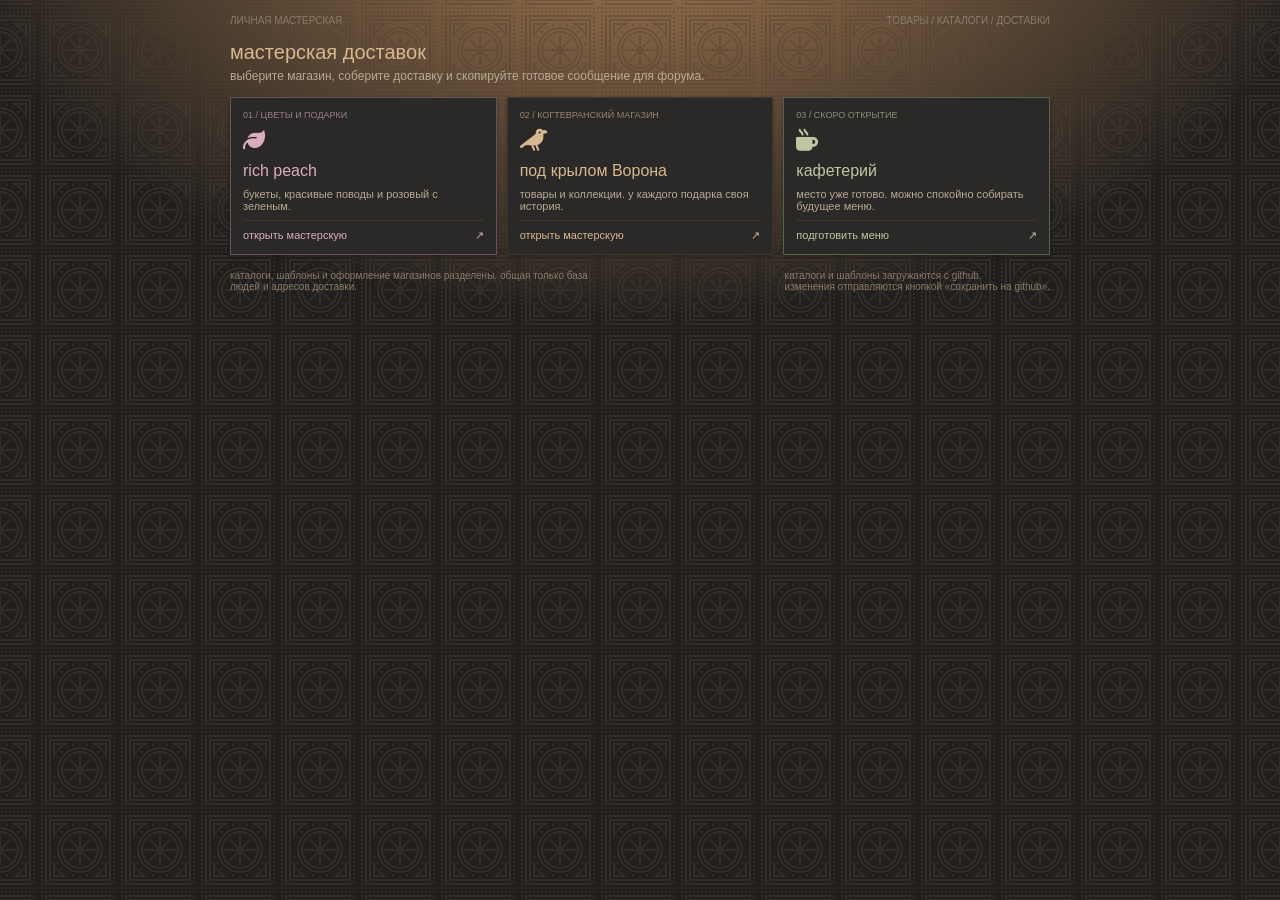
==== index.html @ f2504ca6 "Publish Hogsmeade shops with current catalogs and verified product images" ====
<!doctype html>
<html lang="ru"><head><meta charset="utf-8"><meta name="viewport" content="width=device-width, initial-scale=1"><title>мастерская доставок</title><link rel="stylesheet" href="shared/vendor/fontawesome/css/all.min.css"><link rel="stylesheet" href="shared/styles.css"><link rel="stylesheet" href="shared/workspace.css"></head>
<body class="home"><main class="home-shell"><div class="home-top"><span>ЛИЧНАЯ МАСТЕРСКАЯ</span><span>ТОВАРЫ / КАТАЛОГИ / ДОСТАВКИ</span></div><header class="home-intro"><h1>мастерская доставок</h1><p>выберите магазин, соберите доставку и скопируйте готовое сообщение для форума.</p></header><section class="shop-cards" aria-label="магазины">
<a class="shop-card peach" href="rich-peach/"><span class="number">01 / ЦВЕТЫ И ПОДАРКИ</span><span class="emblem" aria-hidden="true"><i class="fa-solid fa-leaf"></i></span><h2>rich peach</h2><p>букеты, красивые поводы и розовый с зеленым.</p><span class="enter">открыть мастерскую <span>↗</span></span></a>
<a class="shop-card raven" href="under-the-raven-wing/"><span class="number">02 / КОГТЕВРАНСКИЙ МАГАЗИН</span><span class="emblem" aria-hidden="true"><i class="fa-solid fa-crow"></i></span><h2>под крылом Ворона</h2><p>товары и коллекции. у каждого подарка своя история.</p><span class="enter">открыть мастерскую <span>↗</span></span></a>
<a class="shop-card cafe" href="cafeteria/"><span class="number">03 / СКОРО ОТКРЫТИЕ</span><span class="emblem" aria-hidden="true"><i class="fa-solid fa-mug-hot"></i></span><h2>кафетерий</h2><p>место уже готово. можно спокойно собирать будущее меню.</p><span class="enter">подготовить меню <span>↗</span></span></a>
</section><div class="home-note"><span>каталоги, шаблоны и оформление магазинов разделены. общая только база людей и адресов доставки.</span><span>каталоги и шаблоны загружаются с github.<br>изменения отправляются кнопкой «сохранить на github».</span></div></main></body></html>
---- shared/styles.css ----
/**
 * "Под крылом Ворона" - Генератор сообщений для форума
 * Стили приложения
 */

* {
    margin: 0;
    padding: 0;
    box-sizing: border-box;
}

html, body {
    height: 100%;
}

body {
    font-family: 'Segoe UI', Tahoma, Geneva, Verdana, sans-serif;
    font-weight: 400;
    background-color: var(--page);
    background-image: url("data:image/svg+xml,%3Csvg xmlns='http://www.w3.org/2000/svg' width='80' height='80' viewBox='0 0 80 80'%3E%3Cg fill='%234a3e34' fill-opacity='0.4'%3E%3Cpath fill-rule='evenodd' d='M41 37.59V25h-2v12.59l-8.9-8.9-1.41 1.41 8.9 8.9H25v2h12.59l-8.9 8.9 1.41 1.41 8.9-8.9V55h2V42.41l8.9 8.9 1.41-1.41-8.9-8.9H55v-2H42.41l8.9-8.9-1.41-1.41-8.9 8.9zM1 1h2v2H1V1zm0 4h2v2H1V5zm0 4h2v2H1V9zm0 4h2v2H1v-2zm0 4h2v2H1v-2zm0 4h2v2H1v-2zm0 4h2v2H1v-2zm0 4h2v2H1v-2zm0 4h2v2H1v-2zm0 4h2v2H1v-2zm0 4h2v2H1v-2zm0 4h2v2H1v-2zm0 4h2v2H1v-2zm0 4h2v2H1v-2zm0 4h2v2H1v-2zm0 4h2v2H1v-2zm0 4h2v2H1v-2zm0 4h2v2H1v-2zm0 4h2v2H1v-2zm0 4h2v2H1v-2zm4 0h2v2H5v-2zm4 0h2v2H9v-2zm4 0h2v2h-2v-2zm4 0h2v2h-2v-2zm4 0h2v2h-2v-2zm4 0h2v2h-2v-2zm4 0h2v2h-2v-2zm4 0h2v2h-2v-2zm4 0h2v2h-2v-2zm4 0h2v2h-2v-2zm4 0h2v2h-2v-2zm4 0h2v2h-2v-2zm4 0h2v2h-2v-2zm4 0h2v2h-2v-2zm4 0h2v2h-2v-2zm4 0h2v2h-2v-2zm4 0h2v2h-2v-2zm4 0h2v2h-2v-2zm4 0h2v2h-2v-2zM5 1h2v2H5V1zm4 0h2v2H9V1zm4 0h2v2h-2V1zm4 0h2v2h-2V1zm4 0h2v2h-2V1zm4 0h2v2h-2V1zm4 0h2v2h-2V1zm4 0h2v2h-2V1zm4 0h2v2h-2V1zm4 0h2v2h-2V1zm4 0h2v2h-2V1zm4 0h2v2h-2V1zm4 0h2v2h-2V1zm4 0h2v2h-2V1zm4 0h2v2h-2V1zm4 0h2v2h-2V1zm4 0h2v2h-2V1zm4 0h2v2h-2V1zm0 4h2v2h-2V5zm0 4h2v2h-2V9zm0 4h2v2h-2v-2zm0 4h2v2h-2v-2zm0 4h2v2h-2v-2zm0 4h2v2h-2v-2zm0 4h2v2h-2v-2zm0 4h2v2h-2v-2zm0 4h2v2h-2v-2zm0 4h2v2h-2v-2zm0 4h2v2h-2v-2zm0 4h2v2h-2v-2zm0 4h2v2h-2v-2zm0 4h2v2h-2v-2zm0 4h2v2h-2v-2zm0 4h2v2h-2v-2zm0 4h2v2h-2v-2zm0 4h2v2h-2v-2zM5 5h70v70H5V5zm2 68h66V7H7v66zM9 9h62v62H9V9zm2 60h58V11H11v58zm2-39.6V13h16.4A29.1 29.1 0 0 0 13 29.4zM15 15v6.67A31.17 31.17 0 0 1 21.67 15H15zm-2 52V50.6A29.1 29.1 0 0 0 29.4 67H13zm2-8.67V65h6.67A31.17 31.17 0 0 1 15 58.33zM67 67H50.6A29.1 29.1 0 0 0 67 50.6V67zm-8.67-2H65v-6.67A31.17 31.17 0 0 1 58.33 65zM67 13v16.4A29.1 29.1 0 0 0 50.6 13H67zm-2 8.67V15h-6.67A31.17 31.17 0 0 1 65 21.67zM39 13h2v2h-2v-2zm7.02.66l1.93.52-.51 1.93-1.94-.52.52-1.93zm6.61 2.46l1.74 1-1 1.73-1.74-1 1-1.73zm5.75 4.08l1.42 1.42-1.42 1.4-1.4-1.4 1.4-1.42zm4.5 5.43l1 1.74-1.73 1-1-1.74 1.73-1zm2.94 6.42l.52 1.93-1.93.52-.52-1.94 1.93-.51zM67 39v2h-2v-2h2zm-.66 7.02l-.52 1.93-1.93-.51.52-1.94 1.93.52zm-2.46 6.61l-1 1.74-1.73-1 1-1.74 1.73 1zm-4.08 5.75l-1.42 1.42-1.4-1.42 1.4-1.4 1.42 1.4zm-5.43 4.5l-1.74 1-1-1.73 1.74-1 1 1.73zM41 67h-2v-2h2v2zm6.95-1.18l-1.93.52-.52-1.93 1.94-.52.51 1.93zm-13.97.52l-1.93-.52.51-1.93 1.94.52-.52 1.93zm-6.61-2.46l-1.74-1 1-1.73 1.74 1-1 1.73zm-5.75-4.08l-1.42-1.42 1.42-1.4 1.4 1.4-1.4 1.42zm-4.5-5.43l-1-1.74 1.73-1 1 1.74-1.73 1zm-2.94-6.42l-.52-1.93 1.93-.52.52 1.94-1.93.51zM13 41v-2h2v2h-2zm.66-7.02l.52-1.93 1.93.51-.52 1.94-1.93-.52zm2.46-6.61l1-1.74 1.73 1-1 1.74-1.73-1zm4.08-5.75l1.42-1.42 1.4 1.42-1.4 1.4-1.42-1.4zm5.43-4.5l1.74-1 1 1.73-1.74 1-1-1.73zm6.42-2.94l1.93-.52.52 1.93-1.94.52-.51-1.93zM40 63a23 23 0 1 1 0-46 23 23 0 0 1 0 46zm0-2a21 21 0 1 0 0-42 21 21 0 0 0 0 42zm0-2a19 19 0 1 1 0-38 19 19 0 0 1 0 38zm0-2a17 17 0 1 0 0-34 17 17 0 0 0 0 34z'/%3E%3C/g%3E%3C/svg%3E"), radial-gradient(ellipse 400px 250px at 50% -120px, #ffc981 0%, #886544 200px, transparent 700px);
    background-position: center;
    display: flex;
    flex-direction: column;
}

/* Стилизация скроллбаров */
::-webkit-scrollbar {
    width: 6px;
    height: 6px;
}

::-webkit-scrollbar-track {
    background: var(--input-bg);
    border-radius: 3px;
}

::-webkit-scrollbar-thumb {
    background: var(--line-strong);
    border-radius: 3px;
    transition: background 0.2s;
}

::-webkit-scrollbar-thumb:hover {
    background: var(--accent);
}

::-webkit-scrollbar-corner {
    background: var(--input-bg);
}

/* Firefox */
* {
    scrollbar-width: thin;
    scrollbar-color: var(--line-strong) var(--input-bg);
}

.main-wrapper {
    flex: 1;
    display: flex;
    flex-direction: column;
    padding: 15px;
    overflow: hidden;
}

.container {
    max-width: 1400px;
    margin: 0 auto;
    width: 100%;
    flex: 1;
    display: flex;
    flex-direction: column;
    overflow: hidden;
}

.header-logo {
    text-align: center;
    margin-bottom: 15px;
    flex-shrink: 0;
}

.header-logo img {
    max-width: 500px;
    width: 100%;
    height: auto;
}

.grid {
    display: grid;
    grid-template-columns: 1fr 1fr;
    gap: 15px;
    flex: 1;
    overflow: hidden;
}

.panel {
    background-image: url(https://drive.dhog.org/hogsm/textures/topic-item-bg.jpg);
    border: 1px solid var(--line);
    border-radius: 0;
    padding: 12px;
    box-shadow: 0 2px 4px rgba(0,0,0,0.3);
    display: flex;
    flex-direction: column;
    overflow: hidden;
    min-height: 0;
}

.panel-header {
    display: flex;
    justify-content: space-between;
    align-items: center;
    margin-bottom: 10px;
    flex-shrink: 0;
    flex-wrap: wrap;
    gap: 8px;
}

h2 {
    color: var(--accent);
    font-size: 16px;
    font-weight: 400;
}

.catalog-name {
    font-size: 11px;
    color: var(--muted);
    margin-left: 8px;
    font-style: italic;
}

button {
    padding: 5px 10px;
    border: 1px solid var(--line-strong);
    background: var(--surface);
    border-radius: 4px;
    cursor: pointer;
    font-size: 12px;
    font-weight: 400;
    color: var(--accent);
    transition: all 0.2s;
}

button:hover {
    background: var(--soft);
    border-color: var(--accent);
}

button:focus,
input:focus,
textarea:focus,
select:focus {
    outline: none;
    box-shadow: 0 0 0 2px rgba(var(--accent-rgb), 0.3);
    border-color: var(--accent);
}

.right-panel .panel-header {
    position: relative;
}

.version-toggle {
    display: flex;
    gap: 3px;
    align-items: center;
    flex-wrap: wrap;
}

.version-btn {
    background: none;
    border: none;
    padding: 0;
    cursor: pointer;
    transition: all 0.3s ease;
    border-radius: 4px;
    width: 28px;
    height: 28px;
    display: flex;
    align-items: center;
    justify-content: center;
    position: relative;
    border: 1px solid var(--line-strong);
    background: var(--surface);
}

.version-btn i {
    font-size: 13px;
    color: var(--muted);
    transition: all 0.3s ease;
}

.version-btn.active i {
    color: var(--accent);
}

.version-btn:hover i {
    color: var(--accent);
    opacity: 0.8;
}

.version-btn.active {
    background-color: rgba(109, 87, 60, 0.3);
    border-color: var(--accent);
}

.catalog-controls {
    display: flex;
    gap: 6px;
    align-items: center;
    flex-wrap: wrap;
}

.catalog-btn, .add-product-btn {
    background: none;
    border: none;
    padding: 0;
    cursor: pointer;
    transition: all 0.3s ease;
    border-radius: 4px;
    width: 32px;
    height: 32px;
    display: flex;
    align-items: center;
    justify-content: center;
    position: relative;
    border: 1px solid var(--line-strong);
    background: var(--surface);
}

.catalog-btn i, .add-product-btn i {
    font-size: 14px;
    color: var(--accent);
    transition: all 0.3s ease;
}

.catalog-btn:hover, .add-product-btn:hover {
    background: var(--soft);
    border-color: var(--accent);
}

.catalog-btn:hover i, .add-product-btn:hover i {
    color: var(--accent-hover);
}

.product-actions-btn {
    background: none;
    border: none;
    padding: 0;
    cursor: pointer;
    transition: all 0.2s ease;
    border-radius: 3px;
    width: 26px;
    height: 26px;
    display: flex;
    align-items: center;
    justify-content: center;
    border: 1px solid var(--line-strong);
    background: var(--surface);
}

.product-actions-btn i {
    font-size: 12px;
    color: var(--accent);
    transition: all 0.2s ease;
}

.product-actions-btn:hover {
    background: var(--soft);
    border-color: var(--accent);
}

.product-actions-btn:hover i {
    color: var(--accent-hover);
}

.edit-btn:hover {
    background: rgba(42, 100, 150, 0.3);
    border-color: #4a8bc2;
}

.edit-btn:hover i {
    color: #4a8bc2;
}

.delete-btn:hover {
    background: rgba(150, 42, 42, 0.3);
    border-color: var(--danger);
}

.delete-btn:hover i {
    color: var(--danger);
}

.form-box {
    background: rgba(255, 248, 225, 0.1);
    padding: 10px;
    border-radius: 6px;
    border: 2px solid var(--line-strong);
    margin-bottom: 10px;
    flex-shrink: 0;
    max-height: 60vh;
    overflow-y: auto;
}

.form-box h3 {
    color: var(--accent-hover);
    margin-bottom: 8px;
    font-size: 13px;
    font-weight: 400;
}

input, textarea, select {
    width: 100%;
    padding: 5px 8px;
    margin-bottom: 5px;
    border: 1px solid var(--line-strong);
    border-radius: 4px;
    font-size: 12px;
    background: var(--surface);
    color: var(--accent-hover);
}

textarea {
    resize: vertical;
    font-family: 'Courier New', monospace;
}

/* Стилизация resize handle для textarea */
textarea::-webkit-resizer {
    background: linear-gradient(135deg, transparent 30%, var(--line-strong) 30%, var(--line-strong) 40%, transparent 40%, transparent 60%, var(--line-strong) 60%, var(--line-strong) 70%, transparent 70%);
    border-width: 0;
}

textarea:hover::-webkit-resizer {
    background: linear-gradient(135deg, transparent 30%, var(--accent) 30%, var(--accent) 40%, transparent 40%, transparent 60%, var(--accent) 60%, var(--accent) 70%, transparent 70%);
}

select {
    cursor: pointer;
}

.product-list {
    flex: 1;
    overflow-y: auto;
    background: var(--page);
    border: 1px solid var(--line);
    border-radius: 0;
    padding: 6px;
    min-height: 0;
}

.category-group {
    margin-bottom: 10px;
    padding-bottom: 8px;
    border-bottom: 2px solid var(--line);
}

.category-header {
    display: flex;
    justify-content: space-between;
    align-items: center;
    margin-bottom: 6px;
    cursor: pointer;
    user-select: none;
    padding: 4px 6px;
    border-radius: 4px;
    transition: background-color 0.2s;
}

.category-header:hover {
    background-color: rgba(255, 255, 255, 0.05);
}

.category-title {
    font-weight: 500;
    color: var(--accent);
    font-size: 13px;
    display: flex;
    align-items: center;
    gap: 6px;
}

.category-title i {
    font-size: 11px;
    transition: transform 0.3s ease;
}

.category-title.collapsed i {
    transform: rotate(-90deg);
}

.category-count {
    font-size: 10px;
    color: var(--muted);
    background: rgba(139, 128, 109, 0.2);
    padding: 1px 5px;
    border-radius: 10px;
}

.random-btn {
    background: none;
    border: none;
    padding: 0;
    cursor: pointer;
    transition: all 0.3s ease;
    border-radius: 4px;
    width: 26px;
    height: 26px;
    display: flex;
    align-items: center;
    justify-content: center;
    position: relative;
    border: 1px solid var(--line-strong);
    background: var(--surface);
    margin-left: 6px;
}

.random-btn i {
    font-size: 12px;
    color: var(--accent);
    transition: all 0.3s ease;
}

.random-btn:hover {
    background: var(--soft);
    border-color: var(--accent);
}

.random-btn:hover i {
    color: var(--accent-hover);
}

@keyframes randomPulse {
    0%, 100% { background-color: var(--surface); }
    50% { background-color: rgba(var(--accent-rgb), 0.3); }
}

.product-item.random-selected {
    animation: randomPulse 0.5s ease-in-out 3;
}

.category-items {
    margin-left: 8px;
    transition: all 0.3s ease;
    overflow: hidden;
}

.category-items.collapsed {
    height: 0;
    margin-top: 0;
    margin-bottom: 0;
    opacity: 0;
}

.collapse-all-btn {
    font-size: 11px;
    padding: 3px 6px;
    margin-right: 6px;
}

.product-item {
    display: flex;
    align-items: center;
    gap: 6px;
    padding: 5px;
    margin-bottom: 3px;
    background: var(--surface);
    border-radius: 4px;
    transition: all 0.2s;
    border-left: 2px solid transparent;
}

.product-item:hover {
    background: var(--soft);
}

.product-item.selected {
    background: rgba(var(--accent-rgb), 0.1);
    border-left-color: var(--accent);
}

.product-item input[type="checkbox"] {
    appearance: none;
    -webkit-appearance: none;
    width: 16px;
    height: 16px;
    margin: 0;
    cursor: pointer;
    flex-shrink: 0;
    background: var(--input-bg);
    border: 1px solid var(--line-strong);
    border-radius: 3px;
    position: relative;
    transition: all 0.2s;
}

.product-item input[type="checkbox"]:hover {
    border-color: var(--accent);
}

.product-item input[type="checkbox"]:checked {
    background: var(--accent);
    border-color: var(--accent);
}

.product-item input[type="checkbox"]:checked::after {
    content: '✓';
    position: absolute;
    top: 50%;
    left: 50%;
    transform: translate(-50%, -50%);
    color: var(--input-bg);
    font-size: 11px;
    font-weight: bold;
}

.product-name {
    flex: 1;
    font-weight: 400;
    color: var(--accent-hover);
    font-size: 12px;
    line-height: 1.3;
    padding: 2px 0;
    cursor: pointer;
    user-select: none;
}

.product-name:hover {
    color: var(--accent);
}

.product-actions {
    display: flex;
    gap: 3px;
    flex-shrink: 0;
}

.right-panel-content {
    flex: 1;
    display: flex;
    flex-direction: column;
    overflow: hidden;
    min-height: 0;
}

.form-fields {
    flex-shrink: 0;
}

.form-group {
    margin-bottom: 8px;
}

label {
    display: block;
    margin-bottom: 2px;
    color: var(--accent-hover);
    font-weight: 400;
    font-size: 11px;
}

.output-section {
    flex: 1;
    display: flex;
    flex-direction: column;
    overflow: hidden;
    min-height: 0;
}

.output-area {
    background: var(--surface);
    border: 1px solid var(--line);
    border-radius: 6px;
    padding: 8px;
    flex: 1;
    overflow-y: auto;
    font-family: 'Courier New', monospace;
    font-size: 10px;
    white-space: pre-wrap;
    word-wrap: break-word;
    color: var(--accent-hover);
    min-height: 100px;
}

.info-box {
    background: rgba(255, 248, 225, 0.1);
    padding: 6px 8px;
    border-radius: 6px;
    margin-top: 8px;
    color: var(--accent-hover);
    font-size: 11px;
    border: 1px solid var(--line-strong);
    flex-shrink: 0;
}

.hidden {
    display: none !important;
}

#fileInput, #usersFileInput {
    display: none;
}

footer {
    width: 100%;
    height: 40px;
    background-image: url('assets/footer-bg.jpg');
    background-size: cover;
    background-position: center;
    background-repeat: no-repeat;
    position: relative;
    flex-shrink: 0;
    display: flex;
    align-items: center;
    justify-content: center;
}

footer::before {
    content: '';
    position: absolute;
    top: 3px;
    left: 0;
    right: 0;
    height: 1px;
    border-top: 2px dotted var(--line);
}

.footer-text {
    color: #9D8E8C;
    font-size: 11px;
    font-weight: 400;
    text-align: center;
    padding: 0 15px;
    z-index: 1;
    opacity: 0.9;
}

/* Tabs для формы */
.form-tabs {
    display: flex;
    gap: 4px;
    margin-bottom: 8px;
    border-bottom: 1px solid var(--line-strong);
    padding-bottom: 6px;
}

.form-tab {
    padding: 4px 10px;
    font-size: 11px;
    background: transparent;
    border: 1px solid transparent;
    color: var(--muted);
    cursor: pointer;
    transition: all 0.2s;
}

.form-tab.active {
    color: var(--accent);
    border-color: var(--line-strong);
    background: rgba(var(--accent-rgb), 0.1);
}

.form-tab:hover {
    color: var(--accent);
}

.tab-content {
    display: none;
}

.tab-content.active {
    display: block;
}

.form-row {
    display: grid;
    grid-template-columns: 1fr 1fr;
    gap: 8px;
}

.form-row.single {
    grid-template-columns: 1fr;
}

/* Modal для пользователей */
.modal-overlay {
    position: fixed;
    top: 0;
    left: 0;
    right: 0;
    bottom: 0;
    background: rgba(0, 0, 0, 0.7);
    display: flex;
    align-items: center;
    justify-content: center;
    z-index: 1000;
}

.modal-overlay.hidden {
    display: none !important;
}

.modal {
    background: var(--surface);
    border: 2px solid var(--line-strong);
    border-radius: 8px;
    padding: 15px;
    max-width: 600px;
    width: 90%;
    max-height: 80vh;
    overflow-y: auto;
}

.modal h3 {
    color: var(--accent);
    margin-bottom: 12px;
    font-size: 15px;
    font-weight: 400;
}

.user-list {
    max-height: 300px;
    overflow-y: auto;
    margin-bottom: 12px;
}

.user-item {
    display: flex;
    align-items: flex-start;
    gap: 8px;
    padding: 8px;
    background: var(--page);
    border-radius: 4px;
    margin-bottom: 4px;
    flex-wrap: wrap;
}

.user-item span:first-child {
    color: var(--accent);
    font-size: 12px;
    font-weight: 500;
    min-width: 100px;
}

.user-item .ids {
    flex: 1;
    color: var(--muted);
    font-size: 9px;
    line-height: 1.4;
    word-break: break-word;
}

.user-item .ids em {
    color: var(--line-strong);
}

/* Форма ID пользователей */
.user-ids-grid {
    display: grid;
    grid-template-columns: repeat(3, 1fr);
    gap: 6px;
    margin-bottom: 8px;
}

.user-ids-grid input {
    font-size: 11px;
    padding: 6px 8px;
}

.user-ids-grid input::placeholder {
    font-size: 10px;
}

/* Стили для селектора шаблонов */
.template-selector {
    display: flex;
    align-items: center;
    gap: 6px;
    margin-bottom: 8px;
}

.template-selector label {
    margin: 0;
    white-space: nowrap;
}

.template-selector select {
    flex: 1;
    margin: 0;
}

.template-badge {
    display: inline-block;
    font-size: 9px;
    padding: 1px 4px;
    border-radius: 3px;
    background: rgba(var(--accent-rgb), 0.2);
    color: var(--accent);
    margin-left: 4px;
    vertical-align: middle;
}

.product-name .template-badge {
    font-size: 8px;
    padding: 0px 3px;
    margin-left: 6px;
}

/* Стили для списка шаблонов в модальном окне */
.template-list {
    max-height: 200px;
    overflow-y: auto;
    margin-bottom: 12px;
}

.template-item {
    display: flex;
    align-items: center;
    gap: 8px;
    padding: 8px;
    background: var(--page);
    border-radius: 4px;
    margin-bottom: 4px;
}

.template-item .template-info {
    flex: 1;
}

.template-item .template-name {
    color: var(--accent);
    font-size: 13px;
    font-weight: 500;
}

.template-item .template-desc {
    color: var(--muted);
    font-size: 10px;
    margin-top: 2px;
}

.template-item.default {
    border-left: 2px solid var(--accent);
}

/* Форма создания шаблона */
.template-form-section {
    background: rgba(255, 248, 225, 0.05);
    padding: 10px;
    border-radius: 4px;
    margin-bottom: 10px;
    border: 1px solid var(--line);
}

.template-form-section h4 {
    color: var(--accent);
    font-size: 12px;
    font-weight: 400;
    margin-bottom: 8px;
    display: flex;
    align-items: center;
    gap: 6px;
}

.template-form-section h4 i {
    font-size: 14px;
}

.placeholder-hint {
    font-size: 10px;
    color: var(--muted);
    margin-bottom: 6px;
    line-height: 1.4;
}

.placeholder-tag {
    display: inline-block;
    background: rgba(var(--accent-rgb), 0.15);
    color: var(--accent-hover);
    padding: 1px 4px;
    border-radius: 2px;
    font-family: 'Courier New', monospace;
    font-size: 9px;
    margin: 1px;
    cursor: pointer;
    transition: all 0.2s;
}

.placeholder-tag:hover {
    background: rgba(var(--accent-rgb), 0.3);
    color: var(--accent);
}

.modal-large {
    max-width: 800px;
}

.modal-buttons {
    display: flex;
    gap: 8px;
    flex-wrap: wrap;
    justify-content: flex-end;
}

/* Toast уведомления */
.toast {
    position: fixed;
    bottom: 60px;
    left: 50%;
    transform: translateX(-50%);
    background: var(--soft);
    border: 1px solid var(--accent);
    color: var(--accent);
    padding: 10px 20px;
    border-radius: 6px;
    z-index: 1001;
    animation: fadeInOut 3s ease-in-out;
    font-size: 13px;
}

.toast.warning {
    border-color: var(--danger);
    color: var(--danger);
}

@keyframes fadeInOut {
    0% { opacity: 0; transform: translateX(-50%) translateY(20px); }
    15% { opacity: 1; transform: translateX(-50%) translateY(0); }
    85% { opacity: 1; transform: translateX(-50%) translateY(0); }
    100% { opacity: 0; transform: translateX(-50%) translateY(-20px); }
}

/* Адаптивность для мобильных */
@media (max-width: 639px) {
    html, body {
        height: auto !important;
        min-height: 100%;
        overflow-y: auto !important;
        overflow-x: hidden;
    }
    
    .main-wrapper {
        padding: 8px;
        overflow: visible !important;
        flex: none !important;
        min-height: auto;
    }
    
    .container {
        overflow: visible !important;
        flex: none !important;
    }
    
    .grid {
        grid-template-columns: 1fr;
        gap: 10px;
        overflow: visible !important;
        flex: none !important;
    }
    
    .panel {
        padding: 10px;
        max-height: none !important;
        overflow: visible !important;
        flex: none !important;
        min-height: auto;
    }
    
    .panel.right-panel {
        max-height: none !important;
    }
    
    .right-panel-content {
        overflow: visible !important;
        flex: none !important;
        min-height: auto;
    }
    
    .output-section {
        overflow: visible !important;
        flex: none !important;
        min-height: auto;
    }
    
    .header-logo {
        margin-bottom: 10px;
    }
    
    .header-logo img {
        max-width: 280px;
    }
    
    .panel-header {
        flex-wrap: wrap;
        gap: 6px;
    }
    
    h2 {
        font-size: 14px;
    }
    
    .catalog-name {
        width: 100%;
        margin-left: 0;
        margin-top: 4px;
    }
    
    .version-btn, .catalog-btn, .add-product-btn {
        width: 28px;
        height: 28px;
    }
    
    .version-btn i, .catalog-btn i, .add-product-btn i {
        font-size: 13px;
    }
    
    .product-actions-btn {
        width: 24px;
        height: 24px;
    }
    
    .product-actions-btn i {
        font-size: 11px;
    }
    
    .form-box {
        max-height: none !important;
        padding: 8px;
        overflow: visible !important;
    }
    
    .product-list {
        max-height: 50vh;
        overflow-y: auto;
    }
    
    .output-area {
        font-size: 9px;
        min-height: 100px;
        max-height: none !important;
        flex: none !important;
    }
    
    footer {
        height: 35px;
        margin-top: 10px;
    }
    
    .footer-text {
        font-size: 10px;
    }
    
    .form-row {
        grid-template-columns: 1fr;
    }
}

@media (max-width: 480px) {
    .panel {
        padding: 8px;
    }
    
    .panel-header > div {
        width: 100%;
        justify-content: space-between;
    }
    
    .catalog-controls {
        gap: 4px;
    }
    
    .modal {
        width: 95%;
        padding: 10px;
    }
    
    .form-box textarea {
        min-height: 50px;
    }
}

/* ==================== МАСТЕР СОЗДАНИЯ ШАБЛОНА ==================== */

/* Индикатор шагов */
.wizard-steps {
    display: flex;
    align-items: center;
    justify-content: center;
    margin-bottom: 20px;
    padding: 15px 0;
    border-bottom: 1px solid var(--line);
}

.wizard-step-indicator {
    display: flex;
    flex-direction: column;
    align-items: center;
    gap: 4px;
    opacity: 0.5;
    transition: all 0.3s;
}

.wizard-step-indicator.active {
    opacity: 1;
}

.wizard-step-indicator.completed {
    opacity: 0.8;
}

.wizard-step-indicator .step-number {
    width: 28px;
    height: 28px;
    border-radius: 50%;
    background: var(--line);
    color: var(--muted);
    display: flex;
    align-items: center;
    justify-content: center;
    font-size: 12px;
    font-weight: 600;
    transition: all 0.3s;
}

.wizard-step-indicator.active .step-number {
    background: var(--accent);
    color: var(--input-bg);
}

.wizard-step-indicator.completed .step-number {
    background: #6d573c;
    color: var(--accent);
}

.wizard-step-indicator .step-title {
    font-size: 10px;
    color: var(--muted);
    text-transform: uppercase;
    letter-spacing: 0.5px;
}

.wizard-step-indicator.active .step-title {
    color: var(--accent);
}

.wizard-step-connector {
    width: 40px;
    height: 2px;
    background: var(--line);
    margin: 0 10px;
}

/* Контент мастера */
.wizard-content {
    min-height: 300px;
    max-height: 400px;
    overflow-y: auto;
    padding: 10px 5px;
}

.wizard-content h4 {
    color: var(--accent);
    margin-bottom: 10px;
    font-weight: 500;
}

.wizard-hint {
    font-size: 11px;
    color: var(--muted);
    margin-bottom: 15px;
    line-height: 1.4;
}

/* Навигация мастера */
.wizard-nav {
    display: flex;
    justify-content: space-between;
    gap: 8px;
    padding-top: 15px;
    border-top: 1px solid var(--line);
    margin-top: 15px;
}

.wizard-nav button {
    min-width: 100px;
}

/* Список полей в шаге 1 */
.wizard-fields-list {
    display: flex;
    flex-direction: column;
    gap: 8px;
    margin-bottom: 15px;
}

.wizard-field-item {
    display: flex;
    align-items: center;
    gap: 10px;
    padding: 8px 10px;
    background: var(--page);
    border-radius: 6px;
    border: 1px solid var(--line);
}

.wizard-field-info {
    flex: 1;
    display: flex;
    gap: 8px;
}

.wizard-field-info .field-name-input {
    flex: 1;
    font-size: 12px;
    padding: 5px 8px;
}

.wizard-field-info .field-type-select {
    width: 140px;
    font-size: 11px;
    padding: 5px 8px;
}

.wizard-field-remove {
    background: none;
    border: none;
    color: var(--muted);
    cursor: pointer;
    padding: 4px;
    transition: color 0.2s;
}

.wizard-field-remove:hover {
    color: #e57373;
}

.wizard-add-field-btn {
    width: 100%;
    padding: 8px;
    background: rgba(var(--accent-rgb), 0.1);
    border: 1px dashed var(--line-strong);
    border-radius: 6px;
    color: var(--accent);
    cursor: pointer;
    transition: all 0.2s;
    font-size: 12px;
}

.wizard-add-field-btn:hover {
    background: rgba(var(--accent-rgb), 0.2);
    border-color: var(--accent);
}

/* Кастомный чекбокс для мастера */
.wizard-checkbox {
    position: relative;
    display: flex;
    align-items: center;
    cursor: pointer;
}

.wizard-checkbox input {
    position: absolute;
    opacity: 0;
    cursor: pointer;
    height: 0;
    width: 0;
}

.wizard-checkbox .checkmark {
    width: 18px;
    height: 18px;
    background: var(--input-bg);
    border: 1px solid var(--line-strong);
    border-radius: 3px;
    transition: all 0.2s;
}

.wizard-checkbox input:checked ~ .checkmark {
    background: var(--accent);
    border-color: var(--accent);
}

.wizard-checkbox .checkmark::after {
    content: '';
    position: absolute;
    display: none;
    left: 6px;
    top: 2px;
    width: 5px;
    height: 10px;
    border: solid var(--input-bg);
    border-width: 0 2px 2px 0;
    transform: rotate(45deg);
}

.wizard-checkbox input:checked ~ .checkmark::after {
    display: block;
}

/* Табы режимов в шаге 3 */
.wizard-modes-tabs {
    display: flex;
    gap: 4px;
    margin-bottom: 15px;
    padding-bottom: 10px;
    border-bottom: 1px solid var(--line);
    flex-wrap: wrap;
}

.wizard-mode-tab {
    width: 36px;
    height: 36px;
    border: 1px solid var(--line-strong);
    background: var(--surface);
    border-radius: 6px;
    cursor: pointer;
    transition: all 0.2s;
    display: flex;
    align-items: center;
    justify-content: center;
}

.wizard-mode-tab i {
    font-size: 14px;
    color: var(--muted);
    transition: color 0.2s;
}

.wizard-mode-tab:hover {
    border-color: var(--accent);
}

.wizard-mode-tab:hover i {
    color: var(--accent);
}

.wizard-mode-tab.active {
    background: rgba(var(--accent-rgb), 0.2);
    border-color: var(--accent);
}

.wizard-mode-tab.active i {
    color: var(--accent);
}

/* Панели режимов */
.wizard-mode-panel {
    display: none;
}

.wizard-mode-panel.active {
    display: block;
}

.wizard-mode-header {
    display: flex;
    align-items: center;
    gap: 10px;
    margin-bottom: 15px;
    padding: 10px;
    background: rgba(var(--accent-rgb), 0.1);
    border-radius: 6px;
}

.wizard-mode-header span {
    font-size: 12px;
    color: var(--accent-hover);
}

.wizard-mode-header strong {
    color: var(--accent);
}

.wizard-mode-fields {
    transition: opacity 0.3s;
}

.wizard-mode-fields.disabled {
    opacity: 0.4;
    pointer-events: none;
}

.wizard-mode-fields .form-group {
    margin-bottom: 12px;
}

.wizard-mode-fields textarea {
    font-size: 11px;
    font-family: monospace;
}

/* ==================== МАСТЕР ШАБЛОНОВ ==================== */
.wizard-steps {
    display: flex;
    align-items: center;
    justify-content: center;
    margin-bottom: 20px;
    padding: 15px 0;
    border-bottom: 1px solid var(--line);
}

.wizard-step-indicator {
    display: flex;
    flex-direction: column;
    align-items: center;
    cursor: pointer;
    opacity: 0.5;
    transition: all 0.3s;
}

.wizard-step-indicator:hover {
    opacity: 0.8;
}

.wizard-step-indicator.active {
    opacity: 1;
}

.wizard-step-indicator.completed {
    opacity: 1;
}

.wizard-step-indicator .step-number {
    width: 32px;
    height: 32px;
    border-radius: 50%;
    background: var(--line);
    color: var(--muted);
    display: flex;
    align-items: center;
    justify-content: center;
    font-weight: 600;
    font-size: 14px;
    margin-bottom: 6px;
    transition: all 0.3s;
}

.wizard-step-indicator.active .step-number {
    background: var(--accent);
    color: var(--input-bg);
}

.wizard-step-indicator.completed .step-number {
    background: #5a8a5a;
    color: white;
}

.wizard-step-indicator .step-title {
    font-size: 11px;
    color: var(--muted);
}

.wizard-step-indicator.active .step-title {
    color: var(--accent);
}

.wizard-step-connector {
    width: 40px;
    height: 2px;
    background: var(--line);
    margin: 0 10px;
    margin-bottom: 20px;
}

.wizard-content {
    min-height: 300px;
    max-height: 400px;
    overflow-y: auto;
    padding: 10px;
}

.wizard-content h4 {
    color: var(--accent);
    margin-bottom: 10px;
    font-weight: 500;
}

.wizard-hint {
    color: var(--muted);
    font-size: 12px;
    margin-bottom: 15px;
}

.wizard-nav {
    display: flex;
    gap: 8px;
    justify-content: flex-end;
    padding-top: 15px;
    border-top: 1px solid var(--line);
    margin-top: 15px;
}

/* Шаг 1: Поля */
.wizard-fields-list {
    background: var(--page);
    border-radius: 6px;
    padding: 10px;
    margin-bottom: 15px;
}

.wizard-field-item {
    display: flex;
    align-items: center;
    justify-content: space-between;
    padding: 8px 10px;
    border-radius: 4px;
    margin-bottom: 4px;
    background: var(--surface);
}

.wizard-field-item:last-child {
    margin-bottom: 0;
}

.wizard-checkbox-label {
    display: flex;
    align-items: center;
    gap: 10px;
    cursor: pointer;
}

.wizard-checkbox-label input[type="checkbox"] {
    appearance: none;
    -webkit-appearance: none;
    width: 18px;
    height: 18px;
    background: var(--input-bg);
    border: 1px solid var(--line-strong);
    border-radius: 3px;
    cursor: pointer;
    position: relative;
    transition: all 0.2s;
}

.wizard-checkbox-label input[type="checkbox"]:checked {
    background: var(--accent);
    border-color: var(--accent);
}

.wizard-checkbox-label input[type="checkbox"]:checked::after {
    content: '✓';
    position: absolute;
    top: 50%;
    left: 50%;
    transform: translate(-50%, -50%);
    color: var(--input-bg);
    font-size: 12px;
    font-weight: bold;
}

.wizard-field-name {
    color: var(--accent-hover);
    font-size: 13px;
}

.wizard-field-type {
    color: var(--line-strong);
    font-size: 10px;
    text-transform: uppercase;
}

.wizard-add-field {
    text-align: center;
}

.btn-small {
    background: var(--surface);
    border: 1px solid var(--line-strong);
    color: var(--accent);
    padding: 6px 12px;
    border-radius: 4px;
    font-size: 11px;
    cursor: pointer;
    transition: all 0.2s;
}

.btn-small:hover {
    background: var(--soft);
    border-color: var(--accent);
}

/* Шаг 3: Табы режимов */
.wizard-mode-tabs {
    display: flex;
    flex-wrap: wrap;
    gap: 4px;
    margin-bottom: 15px;
    border-bottom: 1px solid var(--line);
    padding-bottom: 10px;
}

.wizard-mode-tab {
    background: var(--surface);
    border: 1px solid var(--line);
    color: var(--muted);
    padding: 8px 12px;
    border-radius: 4px;
    font-size: 14px;
    cursor: pointer;
    transition: all 0.2s;
    display: flex;
    align-items: center;
    justify-content: center;
    min-width: 36px;
}

.wizard-mode-tab:hover {
    border-color: var(--line-strong);
    color: var(--accent-hover);
}

.wizard-mode-tab.active {
    background: rgba(var(--accent-rgb), 0.2);
    border-color: var(--accent);
    color: var(--accent);
}

.wizard-mode-tab i {
    font-size: 14px;
}

.wizard-mode-content {
    padding: 10px;
    background: var(--page);
    border-radius: 6px;
}

.wizard-mode-content.hidden {
    display: none;
}

.wizard-mode-fields {
    transition: opacity 0.3s;
}

/* Предупреждение в мастере */
.wizard-warning {
    background: rgba(200, 100, 100, 0.2);
    border: 1px solid #8a5a5a;
    color: var(--accent-hover);
    padding: 12px;
    border-radius: 6px;
    margin-bottom: 15px;
    display: flex;
    align-items: center;
    gap: 8px;
}

.wizard-warning i {
    color: var(--accent-hover);
}

/* Подсказки для плейсхолдеров */
.placeholder-tag[title] {
    cursor: help;
}

.placeholder-tag[title]:hover {
    background: rgba(var(--accent-rgb), 0.4);
}

/* Стиль для предпросмотра BB-кода */
textarea[readonly] {
    cursor: default;
    color: #a8a8a8;
    user-select: all;
}

textarea[readonly]:focus {
    outline: none;
    border-color: var(--line-strong);
}
/* Дополнительные стили для новой версии */

/* Переключатель баннера */
.banner-toggle-buttons {
    display: flex;
    gap: 8px;
}

.banner-toggle-btn {
    flex: 1;
    padding: 8px 12px;
    background: var(--surface-alt);
    color: var(--muted);
    border: 1px solid var(--line);
    border-radius: 4px;
    cursor: pointer;
    transition: all 0.2s;
    font-size: 13px;
}

.banner-toggle-btn:hover {
    background: var(--line);
    color: var(--accent);
}

.banner-toggle-btn.active {
    background: var(--soft);
    color: var(--accent);
    border-color: var(--accent);
}

.banner-toggle-btn i {
    margin-right: 6px;
}

/* Переключатель режима генерации */
.generation-mode-toggle {
    display: inline-flex;
    gap: 4px;
    margin-left: auto;
}

.mode-toggle-btn {
    padding: 6px 12px;
    background: var(--surface-alt);
    color: var(--muted);
    border: 1px solid var(--line);
    border-radius: 4px;
    cursor: pointer;
    transition: all 0.2s;
    font-size: 12px;
}

.mode-toggle-btn:hover {
    background: var(--line);
    color: var(--accent);
}

.mode-toggle-btn.active {
    background: var(--soft);
    color: var(--accent);
    border-color: var(--accent);
}

.mode-toggle-btn i {
    margin-right: 4px;
}

/* Настройки каталога */
.catalog-settings {
    margin-top: 15px;
    padding: 12px;
    background: rgba(var(--soft-rgb), 0.3);
    border: 1px solid var(--line);
    border-radius: 4px;
}

.catalog-settings .form-group {
    margin-bottom: 10px;
}

.catalog-settings .form-group:last-child {
    margin-bottom: 0;
}

/* Таблица полей в мастере шаблонов */
.fields-table {
    width: 100%;
    border-collapse: collapse;
    margin-top: 10px;
}

.fields-table th,
.fields-table td {
    padding: 8px;
    border: 1px solid var(--line);
    text-align: left;
}

.fields-table th {
    background: var(--surface-alt);
    color: var(--accent);
    font-weight: 600;
}

.fields-table input[type="text"],
.fields-table select {
    width: 100%;
    padding: 4px 6px;
    background: var(--input-bg);
    border: 1px solid var(--line);
    color: var(--text);
    border-radius: 3px;
}

.fields-table input[type="checkbox"] {
    width: 18px;
    height: 18px;
}

/* Секции настроек доставки */
.delivery-template-group {
    margin-bottom: 20px;
    padding: 12px;
    background: rgba(var(--panel-rgb), 0.5);
    border: 1px solid var(--line);
    border-radius: 4px;
}

.delivery-template-group h5 {
    color: var(--accent);
    margin-bottom: 12px;
    font-size: 16px;
}

.banner-template-section {
    margin-bottom: 15px;
    padding: 10px;
    background: rgba(var(--input-rgb), 0.5);
    border: 1px solid var(--line);
    border-radius: 4px;
}

.banner-template-section h6 {
    color: var(--text);
    margin-bottom: 8px;
    font-size: 14px;
}

/* Индикатор шагов мастера */
.wizard-steps {
    display: flex;
    align-items: center;
    justify-content: center;
    margin-bottom: 20px;
    padding: 15px;
}

.wizard-step-indicator {
    display: flex;
    flex-direction: column;
    align-items: center;
    cursor: pointer;
    transition: all 0.2s;
}

.wizard-step-indicator .step-number {
    width: 36px;
    height: 36px;
    border-radius: 50%;
    background: var(--surface-alt);
    border: 2px solid var(--line);
    color: var(--muted);
    display: flex;
    align-items: center;
    justify-content: center;
    font-weight: 600;
    margin-bottom: 5px;
    transition: all 0.2s;
}

.wizard-step-indicator .step-title {
    font-size: 12px;
    color: var(--muted);
    transition: all 0.2s;
}

.wizard-step-indicator.active .step-number {
    background: var(--soft);
    border-color: var(--accent);
    color: var(--accent);
}

.wizard-step-indicator.active .step-title {
    color: var(--accent);
}

.wizard-step-indicator.completed .step-number {
    background: var(--soft);
    border-color: #6a5a4a;
    color: var(--text);
}

.wizard-step-connector {
    width: 60px;
    height: 2px;
    background: var(--line);
    margin: 0 10px 20px;
}

/* Контент мастера */
.wizard-content {
    max-height: 400px;
    overflow-y: auto;
    padding-right: 10px;
    margin-bottom: 15px;
}

.wizard-step-content h4 {
    color: var(--accent);
    margin-bottom: 10px;
}

.wizard-nav {
    display: flex;
    gap: 8px;
    justify-content: flex-end;
    padding-top: 12px;
    border-top: 1px solid var(--line);
}

/* Список шаблонов в модальном окне */
.template-item {
    display: flex;
    justify-content: space-between;
    align-items: center;
    padding: 10px;
    background: var(--surface-alt);
    border: 1px solid var(--line);
    border-radius: 4px;
    margin-bottom: 8px;
    transition: all 0.2s;
}

.template-item:hover {
    background: var(--line);
    border-color: var(--soft);
}

.template-info {
    display: flex;
    flex-direction: column;
    gap: 4px;
}

.template-info strong {
    color: var(--accent);
}

.template-actions {
    display: flex;
    gap: 4px;
}

/* Бейдж шаблона на товаре */
.template-badge {
    display: inline-block;
    margin-left: 6px;
    padding: 2px 6px;
    background: rgba(var(--accent-rgb), 0.2);
    color: var(--accent);
    border-radius: 3px;
    font-size: 11px;
    font-weight: 500;
}

/* Подсказка с плейсхолдерами */
.placeholder-hint {
    padding: 8px 10px;
    background: rgba(var(--accent-rgb), 0.1);
    border: 1px solid rgba(var(--accent-rgb), 0.2);
    border-radius: 4px;
    font-size: 12px;
    color: var(--text);
    margin-bottom: 10px;
}

.placeholder-hint strong {
    color: var(--accent);
}

/* Переключатель магазинов */
.shop-toggle {
    display: flex;
    gap: 8px;
    margin: 10px 0;
    padding: 8px;
    background: rgba(var(--soft-rgb), 0.2);
    border-radius: 4px;
}

.shop-toggle-btn {
    flex: 1;
    padding: 10px 16px;
    background: var(--surface-alt);
    color: var(--muted);
    border: 2px solid var(--line);
    border-radius: 4px;
    cursor: pointer;
    transition: all 0.3s;
    font-size: 14px;
    font-weight: 500;
}

.shop-toggle-btn:hover {
    background: var(--line);
    color: var(--accent);
    transform: translateY(-2px);
    box-shadow: 0 4px 8px rgba(0,0,0,0.3);
}

.shop-toggle-btn.active {
    background: var(--soft);
    color: var(--accent);
    border-color: var(--accent);
    box-shadow: 0 0 10px rgba(var(--accent-rgb), 0.3);
}

.shop-toggle-btn i {
    margin-right: 8px;
    font-size: 16px;
}

/* Секция опциональных полей */
.optional-fields-section {
    margin-top: 25px;
    padding: 15px;
    background: rgba(var(--panel-rgb), 0.3);
    border: 1px solid var(--line);
    border-radius: 6px;
}

.optional-field-item {
    margin-bottom: 15px;
    padding: 12px;
    background: rgba(var(--input-rgb), 0.5);
    border: 1px solid var(--line);
    border-radius: 4px;
}

.optional-field-item:last-child {
    margin-bottom: 0;
}

.optional-field-header label {
    font-size: 14px;
    font-weight: 500;
    color: var(--accent);
}

.optional-field-header input[type="checkbox"] {
    width: 18px;
    height: 18px;
    cursor: pointer;
}

#optional_label_content textarea,
#optional_note1_content textarea,
#optional_note2_content textarea {
    background: var(--input-bg);
    border: 1px solid var(--line);
    color: var(--text);
    padding: 8px;
    border-radius: 3px;
    resize: vertical;
}

/* Компактные кнопки магазинов */
.shop-btn.active {
    background: var(--soft);
    color: var(--accent);
    border-color: var(--accent);
}

/* Компактные кнопки режима (Доставка/Каталог) в header */
.generation-mode-toggle {
    display: inline-flex;
    gap: 4px;
    margin-left: 10px;
    padding-left: 10px;
    border-left: 1px solid var(--line);
}

.generation-mode-toggle .mode-toggle-btn {
    /* Точно такие же как catalog-btn */
    padding: 8px 12px;
    font-size: 14px;
    background: transparent;
    color: var(--muted);
    border: 1px solid var(--line);
    border-radius: 4px;
    cursor: pointer;
    transition: all 0.2s;
    display: inline-flex;
    align-items: center;
    justify-content: center;
    min-width: 38px;
    height: 38px;
}

.generation-mode-toggle .mode-toggle-btn:hover {
    background: rgba(var(--soft-rgb), 0.3);
    color: var(--accent);
    transform: translateY(-2px);
}

.generation-mode-toggle .mode-toggle-btn.active {
    background: var(--soft);
    color: var(--accent);
    border-color: var(--accent);
}

.generation-mode-toggle .mode-toggle-btn i {
    font-size: 14px;
}

/* Toggle switch для шапки каталога */
.toggle-switch {
    position: relative;
    display: inline-block;
    width: 48px;
    height: 24px;
    cursor: pointer;
}

.toggle-switch input {
    opacity: 0;
    width: 0;
    height: 0;
}

.toggle-slider {
    position: absolute;
    top: 0;
    left: 0;
    right: 0;
    bottom: 0;
    background-color: var(--line);
    transition: 0.3s;
    border-radius: 24px;
}

.toggle-slider:before {
    position: absolute;
    content: "";
    height: 18px;
    width: 18px;
    left: 3px;
    bottom: 3px;
    background-color: var(--muted);
    transition: 0.3s;
    border-radius: 50%;
}

.toggle-switch input:checked + .toggle-slider {
    background-color: var(--soft);
}

.toggle-switch input:checked + .toggle-slider:before {
    background-color: var(--accent);
    transform: translateX(24px);
}

/* Каталог настройки - меньшие отступы */
.catalog-settings {
    margin-top: 0;
}

.catalog-settings .form-group {
    margin-bottom: 12px;
}

.catalog-settings input[type="text"],
.catalog-settings textarea {
    font-size: 13px;
}

/* Разделители между группами кнопок */

/* В левой панели: после второй кнопки магазина (🍑) */
.catalog-controls .shop-btn:nth-of-type(2) {
    margin-right: 8px;
    position: relative;
}

.catalog-controls .shop-btn:nth-of-type(2)::after {
    content: '';
    position: absolute;
    right: -5px;
    top: 50%;
    transform: translateY(-50%);
    width: 1px;
    height: 22px;
    background: var(--line);
}

/* В правой панели: разделитель уже есть через border-left в generation-mode-toggle */

/* Стили для предпросмотра в шаге 3 */
.preview-section {
    margin-bottom: 20px;
    padding: 15px;
    background: rgba(var(--input-rgb), 0.5);
    border: 1px solid var(--line);
    border-radius: 4px;
}

.preview-section h5 {
    color: var(--accent);
    margin-top: 0;
    margin-bottom: 10px;
    font-size: 14px;
}

.preview-section textarea {
    width: 100%;
    background: var(--input-bg);
    border: 1px solid var(--line);
    color: var(--text);
    padding: 10px;
    border-radius: 3px;
    resize: vertical;
}

.preview-optional-field {
    margin-bottom: 10px;
    padding: 10px;
    background: rgba(var(--panel-rgb), 0.3);
    border-radius: 3px;
}

.preview-optional-field strong {
    color: var(--accent);
    display: block;
    margin-bottom: 5px;
    text-transform: capitalize;
}

.preview-optional-field pre {
    margin: 0;
    padding: 8px;
    background: var(--input-bg);
    border: 1px solid var(--line);
    border-radius: 3px;
    font-size: 11px;
    overflow-x: auto;
}

/* Дополнительные стили для предпросмотра */
.preview-info {
    background: rgba(var(--soft-rgb), 0.2);
    border: 1px solid var(--soft);
    border-radius: 4px;
    padding: 12px;
    margin-bottom: 15px;
}

.preview-info strong {
    color: var(--accent);
    display: block;
    margin-bottom: 5px;
}

.preview-info ul {
    color: var(--text);
}

.preview-note {
    background: rgba(var(--secondary-rgb), 0.1);
    border: 1px solid rgba(var(--secondary-rgb), 0.3);
    border-radius: 4px;
    padding: 12px;
    margin-top: 15px;
}

.preview-note strong {
    color: var(--secondary);
}

/* Подсказки для полей получателя и отправителя */
#recipientHint,
#senderHint {
    font-size: 12px;
    display: block;
}

.form-group small {
    display: block;
    margin-top: 4px;
}

/* ==================== ГРУППЫ И КОЛЛЕКЦИИ В КАТАЛОГЕ ==================== */

.group-wrapper {
    margin-bottom: 6px;
    border: 1px solid var(--line);
    border-radius: 6px;
    overflow: hidden;
}

.group-header {
    display: flex;
    align-items: center;
    gap: 8px;
    padding: 8px 12px;
    background: linear-gradient(90deg, rgba(var(--soft-rgb), 0.5) 0%, rgba(var(--panel-rgb), 0.3) 100%);
    cursor: pointer;
    user-select: none;
    border-bottom: 1px solid var(--line);
    transition: background 0.2s;
}

.group-header:hover {
    background: linear-gradient(90deg, rgba(var(--accent-rgb), 0.15) 0%, rgba(var(--soft-rgb), 0.3) 100%);
}

.group-header .fa-layer-group {
    color: var(--accent);
    font-size: 13px;
    flex-shrink: 0;
}

.group-title {
    font-weight: 600;
    color: var(--accent);
    font-size: 13px;
    flex: 1;
    letter-spacing: 0.03em;
}

.group-chevron {
    color: var(--muted);
    font-size: 11px;
    transition: transform 0.25s;
}

.group-chevron.collapsed {
    transform: rotate(-90deg);
}

.group-collections {
    padding: 4px 0 4px 12px;
    background: rgba(var(--input-rgb), 0.4);
}

.group-collections.collapsed {
    display: none;
}

.collection-group {
    margin-bottom: 2px;
    border-left: 2px solid var(--soft);
}

.collection-group .category-header {
    padding-left: 6px;
}

.collection-group .category-title {
    font-size: 12px;
    color: var(--text);
}

/* ==================== ПРОФИЛИ ДОСТАВКИ ==================== */

.delivery-profiles-list {
    display: flex;
    flex-direction: column;
    gap: 6px;
}

.delivery-profile-item {
    display: flex;
    align-items: center;
    justify-content: space-between;
    padding: 8px 12px;
    background: rgba(var(--panel-rgb), 0.6);
    border: 1px solid var(--line);
    border-radius: 6px;
    transition: border-color 0.2s;
}

.delivery-profile-item.active {
    border-color: var(--accent);
    background: rgba(var(--accent-rgb), 0.08);
}

.delivery-profile-info {
    display: flex;
    align-items: center;
    gap: 4px;
    flex: 1;
    flex-wrap: wrap;
}

.delivery-profile-actions {
    display: flex;
    align-items: center;
    gap: 4px;
    flex-shrink: 0;
}

.profile-form {
    border: 1px solid var(--soft);
}

.profile-form textarea {
    width: 100%;
    margin-bottom: 4px;
    display: block;
}

/* ==================== ФОРМА ТОВАРА — ПОЛЯ ГРУППА / КОЛЛЕКЦИЯ ==================== */

.group-collection-row {
    display: grid;
    grid-template-columns: 1fr 1fr;
    gap: 8px;
    margin-bottom: 8px;
}

/* ==================== ПОДСКАЗКИ С ССЫЛКАМИ ==================== */

#recipientHint a,
#senderHint a {
    color: var(--accent);
    text-decoration: underline;
    cursor: pointer;
}

#recipientHint a:hover,
#senderHint a:hover {
    color: var(--secondary);
}

/* ==================== РЕДАКТОР СТРУКТУРЫ КАТАЛОГА ==================== */

#catalogEditorModal .modal {
    max-width: 860px;
    width: 95vw;
    max-height: 88vh;
    display: flex;
    flex-direction: column;
}

.catalog-editor-body {
    flex: 1;
    overflow: hidden;
    display: flex;
    flex-direction: column;
}

.ced-layout {
    display: grid;
    grid-template-columns: 260px 1fr;
    gap: 0;
    height: 100%;
    min-height: 420px;
    max-height: 62vh;
    overflow: hidden;
}

/* Дерево структуры */
.ced-tree {
    border-right: 1px solid var(--line);
    overflow-y: auto;
    background: rgba(var(--input-rgb), 0.5);
}

.ced-tree-header {
    padding: 10px 12px 8px;
    font-size: 11px;
    font-weight: 600;
    letter-spacing: 0.08em;
    text-transform: uppercase;
    color: var(--muted);
    border-bottom: 1px solid var(--line);
    position: sticky;
    top: 0;
    background: var(--page);
    z-index: 1;
}

.ced-group-node {
    border-bottom: 1px solid rgba(58,53,48,0.5);
}

.ced-group-label {
    display: flex;
    align-items: center;
    gap: 7px;
    padding: 8px 12px;
    cursor: pointer;
    font-weight: 600;
    font-size: 13px;
    color: var(--accent);
    transition: background 0.15s;
    user-select: none;
}

.ced-group-label:hover,
.ced-group-label.selected {
    background: rgba(var(--accent-rgb), 0.12);
}

.ced-group-label.selected {
    border-left: 3px solid var(--accent);
    padding-left: 9px;
}

.ced-group-label .fa-layer-group {
    font-size: 12px;
    opacity: 0.8;
    flex-shrink: 0;
}

.ced-collection-node {
    display: flex;
    align-items: center;
    gap: 7px;
    padding: 6px 12px 6px 28px;
    cursor: pointer;
    font-size: 12px;
    color: var(--text);
    transition: background 0.15s;
    user-select: none;
}

.ced-collection-node:hover,
.ced-collection-node.selected {
    background: rgba(var(--text-rgb), 0.1);
    color: var(--accent);
}

.ced-collection-node.selected {
    border-left: 3px solid var(--secondary);
    padding-left: 25px;
    color: var(--secondary);
}

.ced-collection-node .fa-tag {
    font-size: 10px;
    opacity: 0.7;
    flex-shrink: 0;
}

.ced-count {
    margin-left: auto;
    font-size: 11px;
    opacity: 0.5;
    font-weight: 400;
    flex-shrink: 0;
}

/* Панель действий */
.ced-panel {
    padding: 16px 20px;
    overflow-y: auto;
}

.ced-panel-empty {
    display: flex;
    flex-direction: column;
    align-items: center;
    justify-content: center;
    height: 200px;
    color: var(--line-strong);
    font-size: 13px;
    gap: 10px;
    text-align: center;
}

.ced-panel-empty .fa-arrow-pointer {
    font-size: 28px;
}

.ced-panel-title {
    font-size: 16px;
    font-weight: 600;
    color: var(--accent);
    margin-bottom: 16px;
    display: flex;
    align-items: center;
    gap: 8px;
    flex-wrap: wrap;
}

.ced-section {
    background: rgba(var(--panel-rgb), 0.5);
    border: 1px solid var(--line);
    border-radius: 7px;
    margin-bottom: 12px;
    overflow: hidden;
}

.ced-section-title {
    padding: 8px 14px;
    font-size: 12px;
    font-weight: 600;
    letter-spacing: 0.05em;
    color: var(--secondary);
    background: rgba(var(--secondary-rgb), 0.07);
    border-bottom: 1px solid var(--line);
    text-transform: uppercase;
}

.ced-section-body {
    padding: 12px 14px;
}

.ced-hint {
    font-size: 12px;
    color: var(--muted);
    margin-bottom: 10px;
    line-height: 1.5;
}

.ced-hint b {
    color: var(--accent);
}

.ced-row {
    display: flex;
    gap: 6px;
    align-items: center;
    flex-wrap: wrap;
}

.ced-row input[type="text"],
.ced-row select {
    flex: 1;
    min-width: 120px;
    font-size: 13px;
    padding: 6px 10px;
}

.ced-row button {
    flex-shrink: 0;
    white-space: nowrap;
    padding: 6px 14px;
    font-size: 13px;
}

.ced-checkboxes {
    display: flex;
    flex-direction: column;
    gap: 5px;
    max-height: 180px;
    overflow-y: auto;
    padding: 4px 0;
}

.ced-check {
    display: flex;
    align-items: center;
    gap: 7px;
    font-size: 13px;
    color: var(--text);
    cursor: pointer;
    padding: 3px 4px;
    border-radius: 4px;
    transition: background 0.1s;
}

.ced-check:hover {
    background: rgba(var(--accent-rgb), 0.08);
    color: var(--accent);
}

.ced-check input[type="checkbox"] {
    width: 14px;
    height: 14px;
    flex-shrink: 0;
    cursor: pointer;
}

/* ==================== ВКЛАДКИ КОНТЕКСТОВ (шаг 2 и 3 мастера шаблонов) ==================== */

.ctx-tabs {
    display: flex;
    gap: 4px;
    margin-bottom: 14px;
    flex-wrap: wrap;
    border-bottom: 1px solid var(--line);
    padding-bottom: 10px;
}

.ctx-tab {
    padding: 6px 14px;
    border: 1px solid var(--line);
    border-radius: 5px;
    background: rgba(var(--panel-rgb), 0.6);
    color: var(--muted);
    font-size: 13px;
    cursor: pointer;
    transition: all 0.15s;
    display: flex;
    align-items: center;
    gap: 6px;
}

.ctx-tab:hover {
    border-color: var(--muted);
    color: var(--text);
}

.ctx-tab.active {
    border-color: var(--accent);
    background: rgba(var(--accent-rgb), 0.12);
    color: var(--accent);
    font-weight: 600;
}

.ctx-tab-content {
    display: none;
}

.ctx-tab-content.active {
    display: block;
}

/* ==================== КНОПКА-ИКОНКА ДЛЯ ДЕЙСТВИЙ В РЕДАКТОРЕ КАТАЛОГА ==================== */

.ced-action-btn {
    width: 34px;
    height: 34px;
    padding: 0;
    flex-shrink: 0;
    display: flex;
    align-items: center;
    justify-content: center;
    border-radius: 5px;
    background: rgba(var(--accent-rgb), 0.1);
    border: 1px solid var(--soft);
    color: var(--accent);
    cursor: pointer;
    transition: background 0.15s, border-color 0.15s;
}

.ced-action-btn:hover {
    background: rgba(var(--accent-rgb), 0.2);
    border-color: var(--accent);
}

/* ==================== АДРЕС ДОСТАВКИ ==================== */

.delivery-address-bar {
    display: flex;
    align-items: center;
    gap: 8px;
    padding: 7px 12px;
    background: rgba(var(--accent-rgb), 0.07);
    border: 1px solid rgba(var(--accent-rgb), 0.25);
    border-radius: 6px;
    margin-bottom: 8px;
    flex-shrink: 0;
    flex-wrap: wrap;
}

.delivery-address-bar .fa-location-dot {
    color: var(--accent);
    font-size: 13px;
    flex-shrink: 0;
}

#deliveryAddressLabel {
    font-size: 12px;
    color: var(--muted);
    flex-shrink: 0;
}

.delivery-address-link {
    font-size: 12px;
    color: var(--accent);
    text-decoration: none;
    flex: 1;
    min-width: 0;
    overflow: hidden;
    text-overflow: ellipsis;
    white-space: nowrap;
}

.delivery-address-link:hover {
    color: var(--secondary);
    text-decoration: underline;
}

.delivery-address-copy {
    background: none;
    border: none;
    color: var(--muted);
    cursor: pointer;
    padding: 2px 6px;
    border-radius: 4px;
    flex-shrink: 0;
    transition: color 0.15s;
}

.delivery-address-copy:hover {
    color: var(--accent);
}

/* ==================== ПОИСК В БАЗЕ ПОЛЬЗОВАТЕЛЕЙ ==================== */

.user-search-bar {
    display: flex;
    align-items: center;
    gap: 6px;
    padding: 6px 10px;
    background: rgba(var(--input-rgb), 0.6);
    border: 1px solid var(--line);
    border-radius: 6px;
    margin-bottom: 8px;
}

.user-search-bar .fa-magnifying-glass {
    color: var(--muted);
    font-size: 13px;
    flex-shrink: 0;
}

.user-search-bar input {
    flex: 1;
    background: none;
    border: none;
    outline: none;
    padding: 0;
    font-size: 13px;
    color: var(--accent);
}

.user-search-bar input::placeholder {
    color: var(--line-strong);
}

.user-sort-btn {
    background: none;
    border: 1px solid var(--line);
    border-radius: 4px;
    padding: 3px 7px;
    color: var(--muted);
    cursor: pointer;
    transition: all 0.15s;
    flex-shrink: 0;
}

.user-sort-btn:hover,
.user-sort-btn.active {
    border-color: var(--accent);
    color: var(--accent);
}

/* ==================== АДРЕСА В СПИСКЕ ПОЛЬЗОВАТЕЛЕЙ ==================== */

.user-addresses-section {
    margin: 8px 0;
    padding: 8px 0 0;
    border-top: 1px solid var(--line);
}

.user-addresses-label {
    font-size: 12px;
    color: var(--muted);
    margin-bottom: 6px;
    display: flex;
    align-items: center;
    gap: 6px;
}

.user-addr-badge {
    display: inline-flex;
    align-items: center;
    justify-content: center;
    width: 16px;
    height: 16px;
    border-radius: 3px;
    background: rgba(var(--accent-rgb), 0.15);
    color: var(--accent);
    font-size: 10px;
    cursor: default;
    vertical-align: middle;
}
---- shared/workspace.css ----
/* Original layout and original decorative SVG. Themes change colors only. */
:root {
 --page:#201f1e;--surface:#2a2928;--surface-alt:#2a2422;--input-bg:#1a1918;--soft:#4a3e34;
 --accent:#D6B891;--accent-hover:#d4a574;--secondary:#E8A87C;--text:#b9a992;--muted:#8a7a6a;
 --line:#3c362f;--line-strong:#5a4a3a;--danger:#c24a4a;
 --accent-rgb:214,184,145;--secondary-rgb:232,168,124;--soft-rgb:74,62,52;--input-rgb:26,25,24;--panel-rgb:42,36,30;--text-rgb:185,169,146;
 --glow-top:#ffc981;--glow-base:#886544;--ornament:url('assets/ornament-raven.svg');color-scheme:dark;
}
:root[data-shop=peach] {
 --page:#211e20;--surface:#2c272b;--surface-alt:#30272d;--input-bg:#1e1b1e;--soft:#493b44;
 --accent:#d9adbf;--accent-hover:#e7c3d0;--secondary:#acc19e;--text:#c5b5be;--muted:#aa969f;
 --line:#483c44;--line-strong:#68525f;--danger:#d3798a;
 --accent-rgb:217,173,191;--secondary-rgb:172,193,158;--soft-rgb:73,59,68;--input-rgb:30,27,30;--panel-rgb:44,39,43;--text-rgb:197,181,190;
 --glow-top:#cba4b6;--glow-base:#66555e;--ornament:url('assets/ornament-peach.svg');
}
:root[data-shop=cafeteria] {
 --page:#1f2220;--surface:#282d29;--surface-alt:#29302b;--input-bg:#191e1b;--soft:#3d493e;
 --accent:#bdc6a1;--accent-hover:#d0d8b6;--secondary:#d1b18b;--text:#bbc1b4;--muted:#939f90;
 --line:#3c493f;--line-strong:#576452;--danger:#d17d7d;
 --accent-rgb:189,198,161;--secondary-rgb:209,177,139;--soft-rgb:61,73,62;--input-rgb:25,30,27;--panel-rgb:40,45,41;--text-rgb:187,193,180;
 --glow-top:#c6cda3;--glow-base:#5f705e;--ornament:url('assets/ornament-cafeteria.svg');
}
body{color:var(--text);background-image:var(--ornament),radial-gradient(ellipse 400px 250px at 50% -120px,var(--glow-top) 0%,var(--glow-base) 200px,transparent 700px)}
.panel{background-color:var(--surface);min-width:0}
/* Tint the existing texture rather than replace its pattern. */
:root[data-shop=peach] .panel,:root[data-shop=cafeteria] .panel{background-image:linear-gradient(rgba(var(--panel-rgb),.7),rgba(var(--panel-rgb),.7)),url('https://drive.dhog.org/hogsm/textures/topic-item-bg.jpg')}
:root[data-shop=peach] footer,:root[data-shop=cafeteria] footer{background-image:linear-gradient(rgba(var(--panel-rgb),.72),rgba(var(--panel-rgb),.72)),url('assets/footer-bg.jpg')}
:root[data-shop=peach] .product-item.selected{border-color:var(--secondary);background:rgba(var(--secondary-rgb),.12)}
:root[data-shop=peach] .mode-toggle-btn.active,:root[data-shop=peach] .version-btn.active{border-color:var(--secondary);background:rgba(var(--secondary-rgb),.13)}
:root[data-shop=peach] .mode-toggle-btn.active i,:root[data-shop=peach] .version-btn.active i,:root[data-shop=peach] .info-box{color:var(--secondary)}
.workspace-header{display:flex;align-items:center;gap:8px;min-height:26px;flex:0 0 auto;margin-bottom:6px}
.workspace-header h1{font-size:12px;font-weight:400;color:var(--accent);line-height:1.2;overflow:hidden;text-overflow:ellipsis;white-space:nowrap;min-width:0}
.back-link{font-size:11px;color:var(--muted);text-decoration:none;white-space:nowrap}.back-link:hover{color:var(--accent)}
.workspace-actions{display:flex;gap:4px;margin-left:auto;flex:0 0 auto}.workspace-actions button{width:26px;height:26px;padding:0;font-size:12px}
.header-logo{margin-bottom:10px}.header-logo img{max-height:78px;object-fit:contain}
.grid{grid-template-columns:minmax(0,1fr) minmax(0,1fr)}
.catalog-search{position:relative;margin:0 0 7px;flex-shrink:0}.catalog-search>i{position:absolute;left:8px;top:8px;font-size:11px;color:var(--muted)}
.catalog-search input{width:100%;padding:6px 8px 6px 25px;font-size:11px;color:var(--text);background:var(--input-bg);border:1px solid var(--line);border-radius:4px;box-sizing:border-box}
.generation-mode-toggle{margin-left:0;padding-left:0;border-left:0}
.generation-mode-toggle .mode-toggle-btn{width:28px;min-width:28px;height:28px;padding:0;font-size:13px}
.panel-header>div{min-width:0}.panel-header h2{white-space:nowrap}.product-name{overflow-wrap:anywhere}.version-toggle{flex-shrink:0}
.form-box{min-height:0}.image-upload-row{display:flex;align-items:center;gap:6px;flex-wrap:wrap;margin-top:4px}.file-button{font-size:10px;cursor:pointer;padding:3px 6px;border:1px dashed var(--line-strong);border-radius:3px;color:var(--secondary)}.upload-status{font-size:10px;color:var(--muted)}
.image-settings{max-width:450px}.image-settings label{display:block;margin:7px 0}.image-settings label input{display:block;width:100%;margin-top:3px}.image-settings p{margin:7px 0;font-size:12px;color:var(--text)}.image-settings small{display:block;font-size:10px;color:var(--muted);line-height:1.5}.image-settings input[type=password]{padding:8px;border-radius:4px;background:var(--input-bg);color:var(--text);border:1px solid var(--line)}
button:disabled{cursor:wait;opacity:.5}a:focus-visible,button:focus-visible,input:focus-visible,textarea:focus-visible,select:focus-visible{outline:1px solid var(--secondary);outline-offset:2px}
[hidden]{display:none!important}
/* Half-screen desktop windows keep both original panels side by side. */
@media(min-width:640px) and (max-width:1000px){
 .main-wrapper{padding:8px}.grid{gap:8px}.panel{padding:8px}.panel-header{gap:6px}.panel-header h2{font-size:14px}
 .catalog-controls{gap:4px}.catalog-btn,.add-product-btn,.version-btn{width:26px;height:26px}.catalog-btn i,.add-product-btn i,.version-btn i{font-size:12px}
 .header-logo img{max-width:320px;max-height:54px}.header-logo{margin-bottom:6px}.generation-mode-toggle .mode-toggle-btn{width:26px;min-width:26px;height:26px}
 .group-collection-row{gap:6px}.form-row{gap:6px}.template-selector{gap:4px}.template-selector select{min-width:0}
 .catalog-settings{padding:8px}.form-box{overflow-y:auto;max-height:65vh}
}
@media(max-width:639px){
 .grid{grid-template-columns:minmax(0,1fr)}.workspace-header{gap:6px}.workspace-header h1{font-size:11px}.header-logo img{max-height:50px}
 .catalog-search{margin-top:0}.image-settings{max-width:95vw}.output-area{overflow-wrap:anywhere}
}
/* The separate shop chooser uses the same compact, textured design. */
body.home{height:auto;min-height:100vh}.home-shell{width:min(850px,100%);margin:0 auto;padding:15px}.home-top{display:flex;justify-content:space-between;gap:10px;font-size:10px;color:var(--muted);margin-bottom:15px}.home-intro{margin-bottom:14px}.home-intro h1{font-size:20px;font-weight:400;color:var(--accent);margin-bottom:5px}.home-intro p{font-size:12px;color:var(--text)}
.shop-cards{display:grid;grid-template-columns:repeat(3,minmax(0,1fr));gap:10px}.shop-card{display:flex;flex-direction:column;gap:8px;color:var(--accent);text-decoration:none;border:1px solid var(--line);padding:12px;background-color:var(--surface);background-image:url('https://drive.dhog.org/hogsm/textures/topic-item-bg.jpg');box-shadow:0 2px 4px rgba(0,0,0,.3)}.shop-card:hover{border-color:var(--accent)}.shop-card.peach{color:#d9adbf;border-color:#68525f}.shop-card.cafe{color:#bdc6a1;border-color:#576452}.shop-card h2{font-size:16px;color:inherit;font-weight:400}.shop-card .emblem{font-size:22px}.shop-card .number{font-size:9px;opacity:.65}.shop-card p{font-size:11px;color:var(--text)}.shop-card .enter{display:flex;justify-content:space-between;margin-top:auto;font-size:11px;border-top:1px solid var(--line);padding-top:8px}.home-note{margin-top:15px;display:flex;justify-content:space-between;gap:20px;font-size:10px;color:var(--muted)}.home-note span{max-width:380px}
@media(max-width:639px){.home-shell{padding:10px}.shop-cards{grid-template-columns:1fr}.shop-card{gap:5px}.home-note{flex-direction:column;gap:7px}}

/* The product name remains primary; the SKU takes only a small inline badge. */
.product-sku{display:inline;font-family:Consolas,monospace;font-size:10px;line-height:1.2;font-weight:400;color:var(--muted);white-space:nowrap;margin-left:5px;user-select:text}
#formSku{font-size:9px}
.cloud-bar:not([hidden]){display:flex;align-items:center;gap:6px;margin:0 0 8px;font-size:10px;min-height:25px;flex-wrap:wrap}
.cloud-bar #cloudStatus{margin-right:auto;min-width:0;flex:1 1 140px;color:var(--muted);overflow-wrap:anywhere}
.cloud-bar #cloudStatus[data-dirty=true]{color:var(--accent)}
.cloud-bar button{padding:4px 7px;font-size:10px;line-height:1.2}
.cloud-bar button:disabled{opacity:.45;cursor:default}
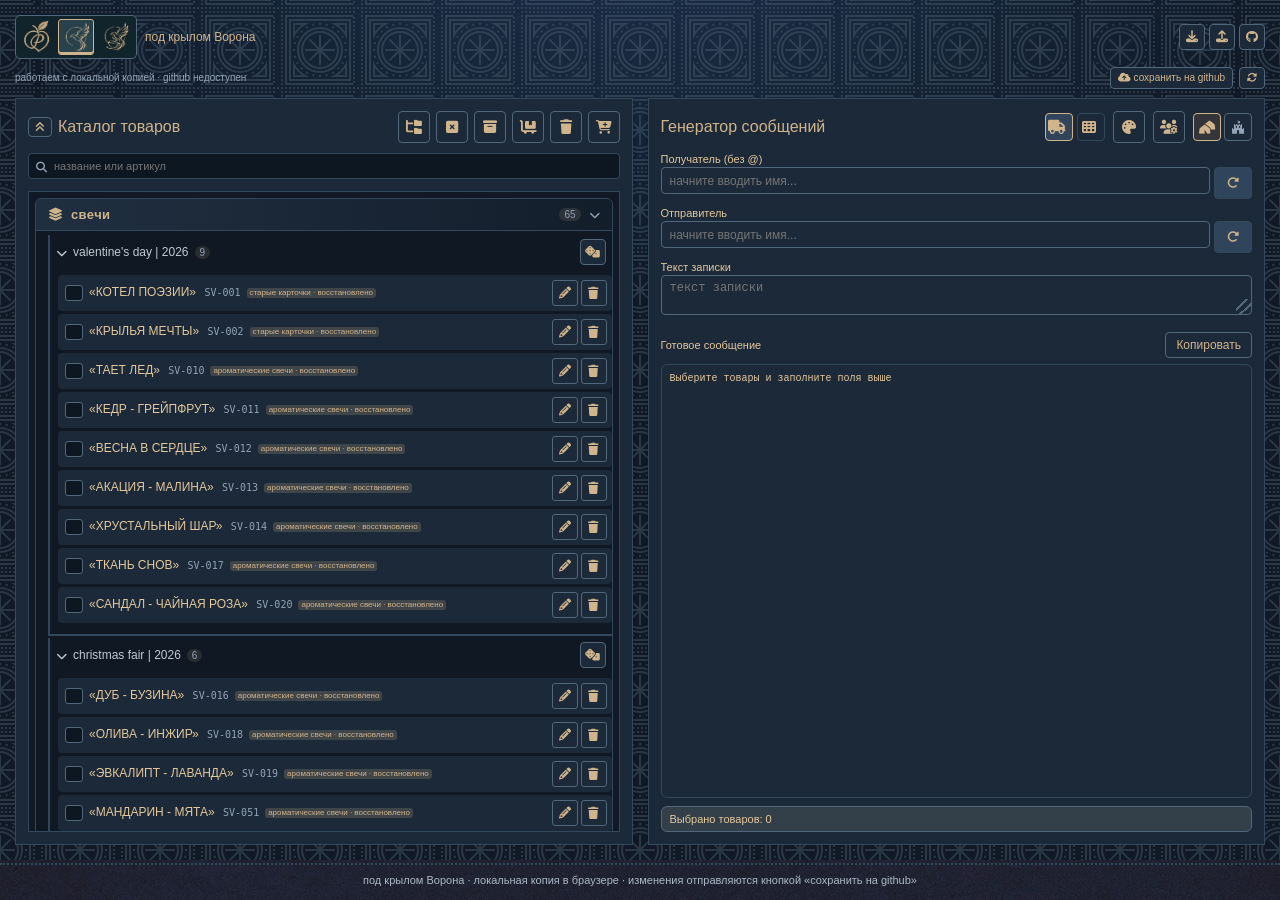
==== commit ee32b2b8: "Open the last shop dashboard instead of a separate shop chooser The root entry remembers a known sho" ====
--- a/index.html
+++ b/index.html
@@ -1,7 +1,20 @@
 <!doctype html>
-<html lang="ru"><head><meta charset="utf-8"><meta name="viewport" content="width=device-width, initial-scale=1"><title>мастерская доставок</title><link rel="stylesheet" href="shared/vendor/fontawesome/css/all.min.css"><link rel="stylesheet" href="shared/styles.css"><link rel="stylesheet" href="shared/workspace.css"></head>
-<body class="home"><main class="home-shell"><div class="home-top"><span>ЛИЧНАЯ МАСТЕРСКАЯ</span><span>ТОВАРЫ / КАТАЛОГИ / ДОСТАВКИ</span></div><header class="home-intro"><h1>мастерская доставок</h1><p>выберите магазин, соберите доставку и скопируйте готовое сообщение для форума.</p></header><section class="shop-cards" aria-label="магазины">
-<a class="shop-card peach" href="rich-peach/"><span class="number">01 / ЦВЕТЫ И ПОДАРКИ</span><span class="emblem" aria-hidden="true"><i class="fa-solid fa-leaf"></i></span><h2>rich peach</h2><p>букеты, красивые поводы и розовый с зеленым.</p><span class="enter">открыть мастерскую <span>↗</span></span></a>
-<a class="shop-card raven" href="under-the-raven-wing/"><span class="number">02 / КОГТЕВРАНСКИЙ МАГАЗИН</span><span class="emblem" aria-hidden="true"><i class="fa-solid fa-crow"></i></span><h2>под крылом Ворона</h2><p>товары и коллекции. у каждого подарка своя история.</p><span class="enter">открыть мастерскую <span>↗</span></span></a>
-<a class="shop-card cafe" href="cafeteria/"><span class="number">03 / СКОРО ОТКРЫТИЕ</span><span class="emblem" aria-hidden="true"><i class="fa-solid fa-mug-hot"></i></span><h2>кафетерий</h2><p>место уже готово. можно спокойно собирать будущее меню.</p><span class="enter">подготовить меню <span>↗</span></span></a>
-</section><div class="home-note"><span>каталоги, шаблоны и оформление магазинов разделены. общая только база людей и адресов доставки.</span><span>каталоги и шаблоны загружаются с github.<br>изменения отправляются кнопкой «сохранить на github».</span></div></main></body></html>
+<html lang="ru">
+<head>
+<meta charset="utf-8">
+<meta name="viewport" content="width=device-width, initial-scale=1">
+<title>мастерская доставок</title>
+<script>
+(function () {
+    var folders = { peach: 'rich-peach/', raven: 'under-the-raven-wing/', cafeteria: 'cafeteria/' };
+    var shop = 'raven';
+    try {
+        var saved = localStorage.getItem('delivery.v2.last-shop');
+        if (Object.hasOwn(folders, saved)) shop = saved;
+    } catch (_) {}
+    location.replace(folders[shop]);
+})();
+</script>
+</head>
+<body><p><a href="under-the-raven-wing/">открыть мастерскую доставок</a></p></body>
+</html>
